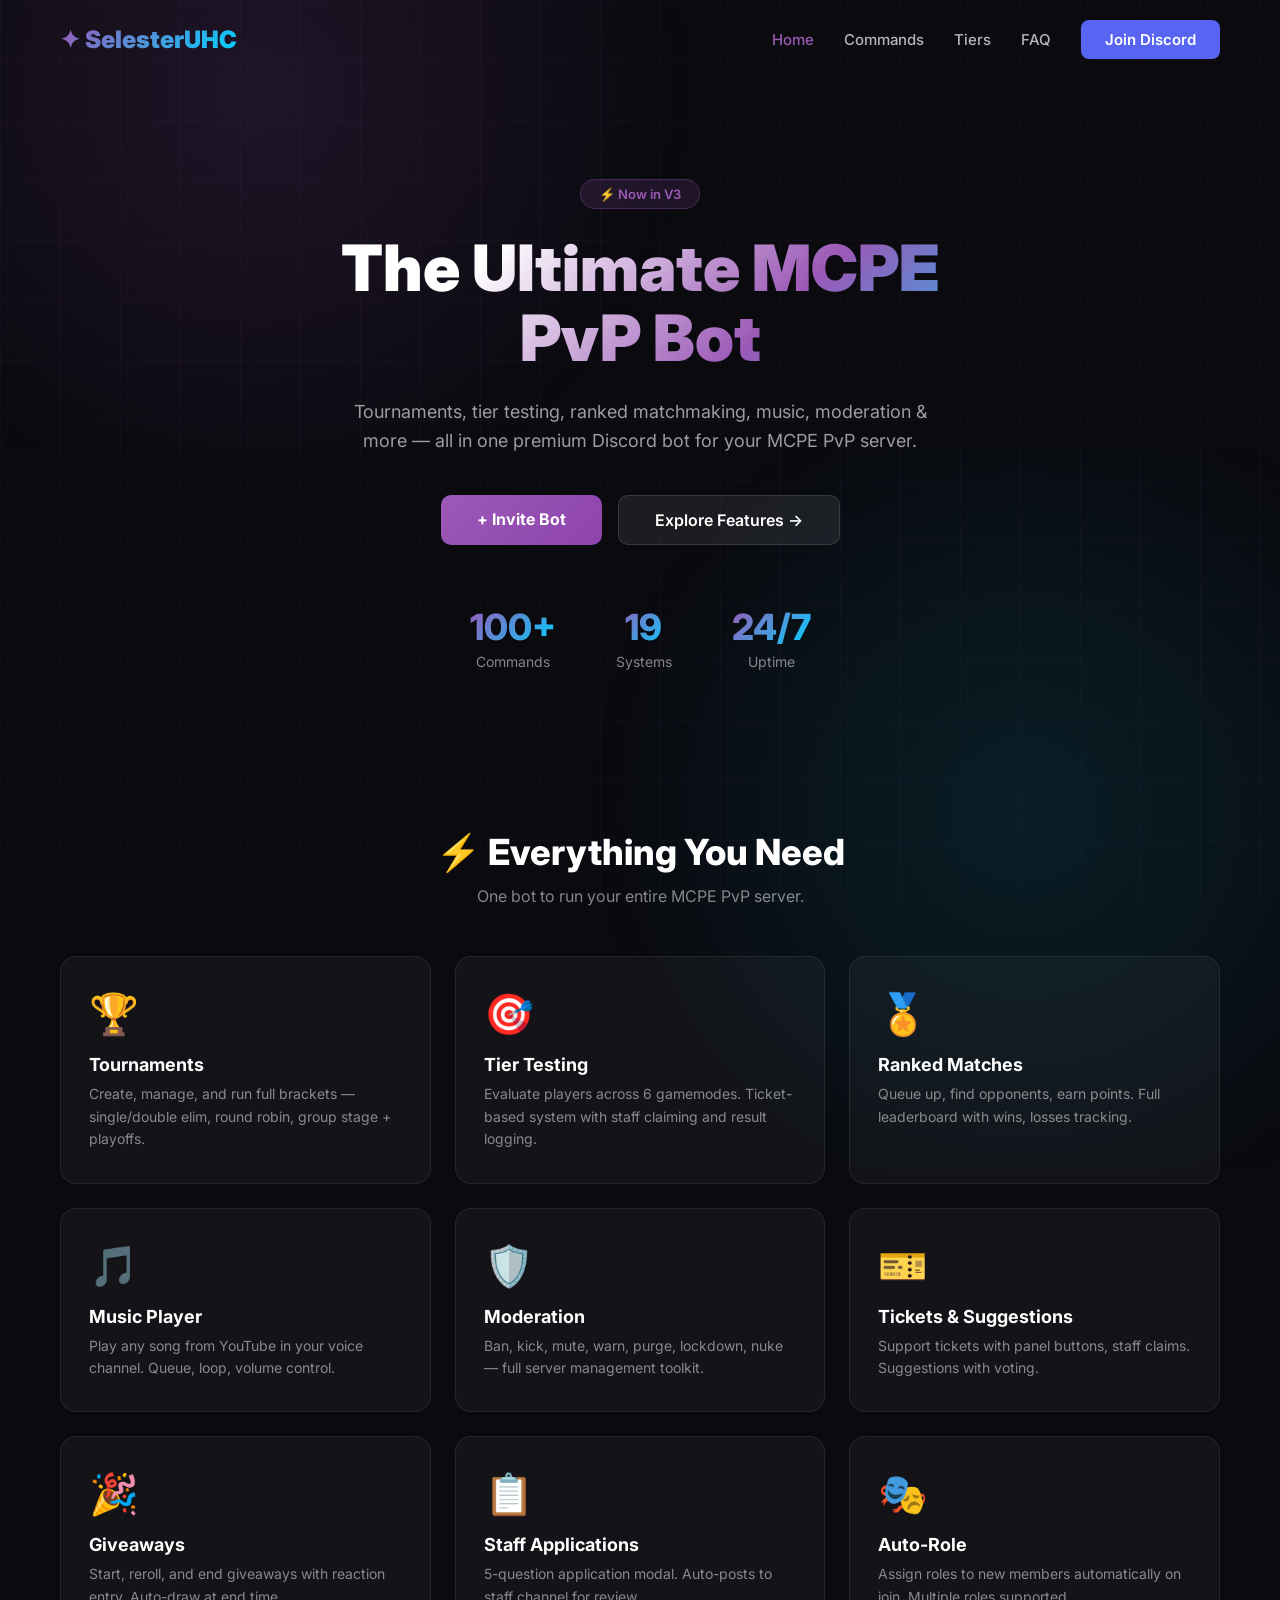
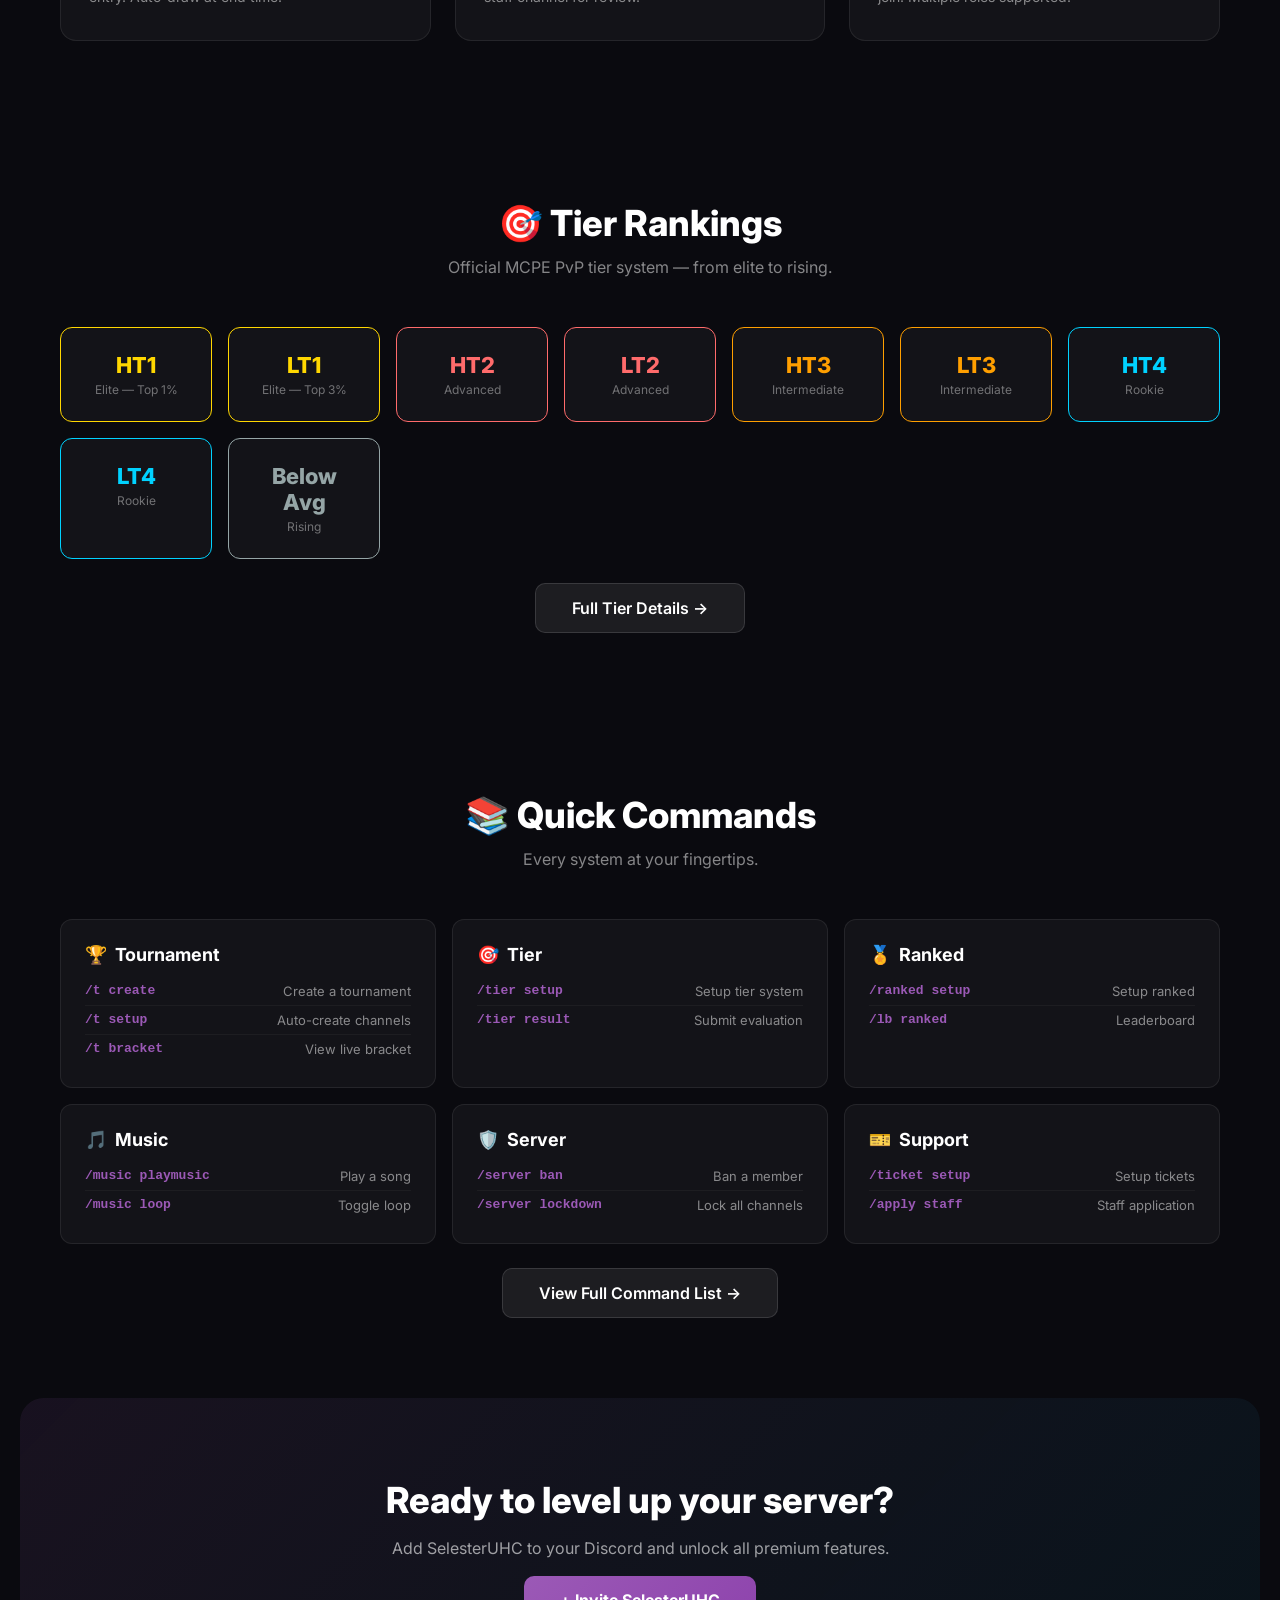
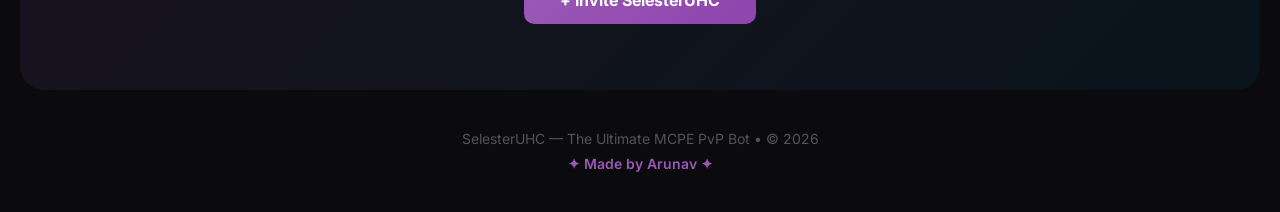
==== website/index.html @ 0932b7c1 "init: Selester V3 Tournament Bot" ====
<!DOCTYPE html>
<html lang="en">
<head>
    <meta charset="UTF-8">
    <meta name="viewport" content="width=device-width, initial-scale=1.0">
    <title>SelesterUHC — MCPE PvP Bot</title>
    <link rel="preconnect" href="https://fonts.googleapis.com">
    <link href="https://fonts.googleapis.com/css2?family=Inter:wght@400;500;600;700;800;900&display=swap" rel="stylesheet">
    <style>
        * { margin: 0; padding: 0; box-sizing: border-box; }
        body {
            font-family: 'Inter', sans-serif;
            background: #0a0a0f;
            color: #fff;
            overflow-x: hidden;
        }
        .bg-grid {
            position: fixed; top: 0; left: 0; width: 100%; height: 100%;
            background-image:
                linear-gradient(rgba(155, 89, 182, 0.05) 1px, transparent 1px),
                linear-gradient(90deg, rgba(155, 89, 182, 0.05) 1px, transparent 1px);
            background-size: 60px 60px; z-index: -2;
        }
        .bg-glow {
            position: fixed; top: -30%; left: -20%;
            width: 80%; height: 80%;
            background: radial-gradient(circle, rgba(155,89,182,0.15), transparent 70%);
            z-index: -1; animation: float 8s ease-in-out infinite;
        }
        .bg-glow2 {
            position: fixed; bottom: -30%; right: -20%;
            width: 80%; height: 80%;
            background: radial-gradient(circle, rgba(0,210,255,0.1), transparent 70%);
            z-index: -1; animation: float2 10s ease-in-out infinite;
        }
        @keyframes float {
            0%, 100% { transform: translate(0,0); }
            50% { transform: translate(60px,-40px); }
        }
        @keyframes float2 {
            0%, 100% { transform: translate(0,0); }
            50% { transform: translate(-50px,60px); }
        }

        nav {
            display: flex; justify-content: space-between; align-items: center;
            padding: 20px 60px; max-width: 1300px; margin: 0 auto;
        }
        .logo {
            font-size: 24px; font-weight: 900;
            background: linear-gradient(135deg, #9B59B6, #00D2FF);
            -webkit-background-clip: text; -webkit-text-fill-color: transparent;
        }
        .nav-links { display: flex; gap: 30px; align-items: center; }
        .nav-links a {
            color: rgba(255,255,255,0.7); text-decoration: none;
            font-size: 15px; font-weight: 500; transition: 0.3s;
        }
        .nav-links a:hover { color: #fff; }
        .nav-links a.active { color: #9B59B6; }
        .btn-discord {
            background: #5865F2; color: #fff !important;
            padding: 10px 24px; border-radius: 8px; font-weight: 600 !important;
        }
        .btn-discord:hover { background: #4752C4 !important; transform: scale(1.05); }

        .hero {
            text-align: center; padding: 100px 20px 80px;
            max-width: 900px; margin: 0 auto;
        }
        .hero-badge {
            display: inline-block;
            background: rgba(155,89,182,0.15);
            border: 1px solid rgba(155,89,182,0.3);
            color: #9B59B6; padding: 6px 18px; border-radius: 20px;
            font-size: 13px; font-weight: 600; margin-bottom: 24px;
        }
        .hero h1 {
            font-size: 64px; font-weight: 900; line-height: 1.1;
            background: linear-gradient(135deg, #fff 30%, #9B59B6, #00D2FF);
            -webkit-background-clip: text; -webkit-text-fill-color: transparent;
        }
        .hero p {
            font-size: 18px; color: rgba(255,255,255,0.6);
            max-width: 600px; margin: 24px auto 40px; line-height: 1.6;
        }
        .hero-btns { display: flex; gap: 16px; justify-content: center; flex-wrap: wrap; }
        .btn-primary {
            background: linear-gradient(135deg, #9B59B6, #8E44AD);
            color: #fff; padding: 14px 36px; border-radius: 10px;
            font-size: 16px; font-weight: 700; text-decoration: none;
            transition: 0.3s;
        }
        .btn-primary:hover { transform: translateY(-3px); box-shadow: 0 10px 40px rgba(155,89,182,0.4); }
        .btn-secondary {
            background: rgba(255,255,255,0.08);
            color: #fff; padding: 14px 36px; border-radius: 10px;
            font-size: 16px; font-weight: 600; text-decoration: none;
            border: 1px solid rgba(255,255,255,0.12); transition: 0.3s;
        }
        .btn-secondary:hover { background: rgba(255,255,255,0.15); transform: translateY(-3px); }

        .hero-stats {
            display: flex; gap: 60px; justify-content: center; margin-top: 60px;
        }
        .stat-item { text-align: center; }
        .stat-number { font-size: 36px; font-weight: 800; background: linear-gradient(135deg, #9B59B6, #00D2FF); -webkit-background-clip: text; -webkit-text-fill-color: transparent; }
        .stat-label { font-size: 14px; color: rgba(255,255,255,0.5); margin-top: 4px; }

        section { max-width: 1200px; margin: 0 auto; padding: 80px 20px; }
        .section-title {
            text-align: center; font-size: 36px; font-weight: 800; margin-bottom: 12px;
        }
        .section-sub {
            text-align: center; color: rgba(255,255,255,0.5);
            font-size: 16px; max-width: 500px; margin: 0 auto 50px;
        }

        .features-grid {
            display: grid;
            grid-template-columns: repeat(auto-fit, minmax(280px, 1fr));
            gap: 24px;
        }
        .feature-card {
            background: rgba(255,255,255,0.04);
            border: 1px solid rgba(255,255,255,0.08);
            border-radius: 16px; padding: 32px 28px;
            transition: 0.3s; cursor: default;
        }
        .feature-card:hover {
            background: rgba(255,255,255,0.07);
            transform: translateY(-5px);
            border-color: rgba(155,89,182,0.3);
        }
        .feature-icon { font-size: 40px; margin-bottom: 16px; }
        .feature-card h3 { font-size: 18px; font-weight: 700; margin-bottom: 8px; }
        .feature-card p { font-size: 14px; color: rgba(255,255,255,0.5); line-height: 1.6; }

        .tier-grid {
            display: grid;
            grid-template-columns: repeat(auto-fit, minmax(150px, 1fr));
            gap: 16px;
        }
        .tier-card {
            background: rgba(255,255,255,0.04);
            border: 1px solid rgba(255,255,255,0.08);
            border-radius: 12px; padding: 24px; text-align: center;
            transition: 0.3s;
        }
        .tier-card:hover { transform: scale(1.05); border-color: rgba(155,89,182,0.3); }
        .tier-card .tier-name { font-size: 22px; font-weight: 800; margin-bottom: 4px; }
        .tier-card .tier-desc { font-size: 12px; color: rgba(255,255,255,0.4); }
        .tier-s { border-color: #FFD700; }
        .tier-s .tier-name { color: #FFD700; }
        .tier-a { border-color: #FF6B6B; }
        .tier-a .tier-name { color: #FF6B6B; }
        .tier-b { border-color: #FF9F00; }
        .tier-b .tier-name { color: #FF9F00; }
        .tier-c { border-color: #00D2FF; }
        .tier-c .tier-name { color: #00D2FF; }
        .tier-d { border-color: #95A5A6; }
        .tier-d .tier-name { color: #95A5A6; }

        .cmd-grid {
            display: grid;
            grid-template-columns: repeat(auto-fit, minmax(300px, 1fr));
            gap: 16px;
        }
        .cmd-category {
            background: rgba(255,255,255,0.04);
            border: 1px solid rgba(255,255,255,0.08);
            border-radius: 12px; padding: 24px;
        }
        .cmd-category h3 { font-size: 18px; margin-bottom: 12px; }
        .cmd-category h3 span { margin-right: 8px; }
        .cmd-item {
            display: flex; justify-content: space-between;
            padding: 6px 0; border-bottom: 1px solid rgba(255,255,255,0.04);
            font-size: 13px;
        }
        .cmd-item:last-child { border: none; }
        .cmd-name { color: #9B59B6; font-weight: 600; font-family: monospace; }
        .cmd-desc { color: rgba(255,255,255,0.5); }

        .cta-section {
            text-align: center; padding: 80px 20px;
            background: linear-gradient(135deg, rgba(155,89,182,0.1), rgba(0,210,255,0.05));
            border-radius: 24px; margin: 0 20px;
        }
        .cta-section h2 { font-size: 36px; font-weight: 800; margin-bottom: 16px; }
        .cta-section p { color: rgba(255,255,255,0.6); margin-bottom: 32px; }

        footer {
            text-align: center; padding: 40px 20px;
            color: rgba(255,255,255,0.3); font-size: 14px;
        }
        footer .credit {
            color: #9B59B6; font-weight: 600; margin-top: 8px;
        }

        ::-webkit-scrollbar { width: 8px; }
        ::-webkit-scrollbar-track { background: #0a0a0f; }
        ::-webkit-scrollbar-thumb { background: #9B59B6; border-radius: 4px; }

        @media (max-width: 768px) {
            nav { padding: 16px 20px; flex-direction: column; gap: 16px; }
            .hero h1 { font-size: 38px; }
            .hero-stats { gap: 30px; flex-wrap: wrap; }
            .hero { padding: 60px 20px; }
        }
    </style>
</head>
<body>
    <div class="bg-grid"></div>
    <div class="bg-glow"></div>
    <div class="bg-glow2"></div>

    <nav>
        <div class="logo">✦ SelesterUHC</div>
        <div class="nav-links">
            <a href="index.html" class="active">Home</a>
            <a href="commands.html">Commands</a>
            <a href="tiers.html">Tiers</a>
            <a href="faq.html">FAQ</a>
            <a class="btn-discord" href="#" id="discordLink" target="_blank">Join Discord</a>
        </div>
    </nav>

    <section class="hero">
        <div class="hero-badge">⚡ Now in V3</div>
        <h1>The Ultimate MCPE<br>PvP Bot</h1>
        <p>
            Tournaments, tier testing, ranked matchmaking, music, moderation &amp; more
            — all in one premium Discord bot for your MCPE PvP server.
        </p>
        <div class="hero-btns">
            <a class="btn-primary" href="#" id="inviteBtn">+ Invite Bot</a>
            <a class="btn-secondary" href="commands.html">Explore Features →</a>
        </div>
        <div class="hero-stats">
            <div class="stat-item">
                <div class="stat-number">100+</div>
                <div class="stat-label">Commands</div>
            </div>
            <div class="stat-item">
                <div class="stat-number">19</div>
                <div class="stat-label">Systems</div>
            </div>
            <div class="stat-item">
                <div class="stat-number">24/7</div>
                <div class="stat-label">Uptime</div>
            </div>
        </div>
    </section>

    <section id="features">
        <h2 class="section-title">⚡ Everything You Need</h2>
        <p class="section-sub">One bot to run your entire MCPE PvP server.</p>
        <div class="features-grid">
            <div class="feature-card">
                <div class="feature-icon">🏆</div>
                <h3>Tournaments</h3>
                <p>Create, manage, and run full brackets — single/double elim, round robin, group stage + playoffs.</p>
            </div>
            <div class="feature-card">
                <div class="feature-icon">🎯</div>
                <h3>Tier Testing</h3>
                <p>Evaluate players across 6 gamemodes. Ticket-based system with staff claiming and result logging.</p>
            </div>
            <div class="feature-card">
                <div class="feature-icon">🏅</div>
                <h3>Ranked Matches</h3>
                <p>Queue up, find opponents, earn points. Full leaderboard with wins, losses tracking.</p>
            </div>
            <div class="feature-card">
                <div class="feature-icon">🎵</div>
                <h3>Music Player</h3>
                <p>Play any song from YouTube in your voice channel. Queue, loop, volume control.</p>
            </div>
            <div class="feature-card">
                <div class="feature-icon">🛡️</div>
                <h3>Moderation</h3>
                <p>Ban, kick, mute, warn, purge, lockdown, nuke — full server management toolkit.</p>
            </div>
            <div class="feature-card">
                <div class="feature-icon">🎫</div>
                <h3>Tickets &amp; Suggestions</h3>
                <p>Support tickets with panel buttons, staff claims. Suggestions with voting.</p>
            </div>
            <div class="feature-card">
                <div class="feature-icon">🎉</div>
                <h3>Giveaways</h3>
                <p>Start, reroll, and end giveaways with reaction entry. Auto-draw at end time.</p>
            </div>
            <div class="feature-card">
                <div class="feature-icon">📋</div>
                <h3>Staff Applications</h3>
                <p>5-question application modal. Auto-posts to staff channel for review.</p>
            </div>
            <div class="feature-card">
                <div class="feature-icon">🎭</div>
                <h3>Auto-Role</h3>
                <p>Assign roles to new members automatically on join. Multiple roles supported.</p>
            </div>
        </div>
    </section>

    <section id="tiers">
        <h2 class="section-title">🎯 Tier Rankings</h2>
        <p class="section-sub">Official MCPE PvP tier system — from elite to rising.</p>
        <div class="tier-grid">
            <div class="tier-card tier-s"><div class="tier-name">HT1</div><div class="tier-desc">Elite — Top 1%</div></div>
            <div class="tier-card tier-s"><div class="tier-name">LT1</div><div class="tier-desc">Elite — Top 3%</div></div>
            <div class="tier-card tier-a"><div class="tier-name">HT2</div><div class="tier-desc">Advanced</div></div>
            <div class="tier-card tier-a"><div class="tier-name">LT2</div><div class="tier-desc">Advanced</div></div>
            <div class="tier-card tier-b"><div class="tier-name">HT3</div><div class="tier-desc">Intermediate</div></div>
            <div class="tier-card tier-b"><div class="tier-name">LT3</div><div class="tier-desc">Intermediate</div></div>
            <div class="tier-card tier-c"><div class="tier-name">HT4</div><div class="tier-desc">Rookie</div></div>
            <div class="tier-card tier-c"><div class="tier-name">LT4</div><div class="tier-desc">Rookie</div></div>
            <div class="tier-card tier-d"><div class="tier-name">Below Avg</div><div class="tier-desc">Rising</div></div>
        </div>
        <div style="text-align: center; margin-top: 24px;">
            <a href="tiers.html" class="btn-secondary" style="display: inline-block;">Full Tier Details →</a>
        </div>
    </section>

    <section id="commands">
        <h2 class="section-title">📚 Quick Commands</h2>
        <p class="section-sub">Every system at your fingertips.</p>
        <div class="cmd-grid">
            <div class="cmd-category">
                <h3><span>🏆</span>Tournament</h3>
                <div class="cmd-item"><span class="cmd-name">/t create</span><span class="cmd-desc">Create a tournament</span></div>
                <div class="cmd-item"><span class="cmd-name">/t setup</span><span class="cmd-desc">Auto-create channels</span></div>
                <div class="cmd-item"><span class="cmd-name">/t bracket</span><span class="cmd-desc">View live bracket</span></div>
            </div>
            <div class="cmd-category">
                <h3><span>🎯</span>Tier</h3>
                <div class="cmd-item"><span class="cmd-name">/tier setup</span><span class="cmd-desc">Setup tier system</span></div>
                <div class="cmd-item"><span class="cmd-name">/tier result</span><span class="cmd-desc">Submit evaluation</span></div>
            </div>
            <div class="cmd-category">
                <h3><span>🏅</span>Ranked</h3>
                <div class="cmd-item"><span class="cmd-name">/ranked setup</span><span class="cmd-desc">Setup ranked</span></div>
                <div class="cmd-item"><span class="cmd-name">/lb ranked</span><span class="cmd-desc">Leaderboard</span></div>
            </div>
            <div class="cmd-category">
                <h3><span>🎵</span>Music</h3>
                <div class="cmd-item"><span class="cmd-name">/music playmusic</span><span class="cmd-desc">Play a song</span></div>
                <div class="cmd-item"><span class="cmd-name">/music loop</span><span class="cmd-desc">Toggle loop</span></div>
            </div>
            <div class="cmd-category">
                <h3><span>🛡️</span>Server</h3>
                <div class="cmd-item"><span class="cmd-name">/server ban</span><span class="cmd-desc">Ban a member</span></div>
                <div class="cmd-item"><span class="cmd-name">/server lockdown</span><span class="cmd-desc">Lock all channels</span></div>
            </div>
            <div class="cmd-category">
                <h3><span>🎫</span>Support</h3>
                <div class="cmd-item"><span class="cmd-name">/ticket setup</span><span class="cmd-desc">Setup tickets</span></div>
                <div class="cmd-item"><span class="cmd-name">/apply staff</span><span class="cmd-desc">Staff application</span></div>
            </div>
        </div>
        <div style="text-align: center; margin-top: 24px;">
            <a href="commands.html" class="btn-secondary" style="display: inline-block;">View Full Command List →</a>
        </div>
    </section>

    <div class="cta-section">
        <h2>Ready to level up your server?</h2>
        <p>Add SelesterUHC to your Discord and unlock all premium features.</p>
        <a class="btn-primary" href="#" id="ctaBtn">+ Invite SelesterUHC</a>
    </div>

    <footer>
        <p>SelesterUHC &mdash; The Ultimate MCPE PvP Bot &bull; &copy; 2026</p>
        <p class="credit">✦ Made by Arunav ✦</p>
    </footer>

    <script>
        const DISCORD_INVITE = "#";
        const BOT_INVITE = "https://discord.com/api/oauth2/authorize?client_id=1510311146253582407&permissions=8&scope=bot%20applications.commands";

        document.querySelectorAll('#discordLink, #inviteBtn, #ctaBtn').forEach(el => {
            el.addEventListener('click', function(e) {
                e.preventDefault();
                if (this.id === 'discordLink' && DISCORD_INVITE !== '#') {
                    window.open(DISCORD_INVITE, '_blank');
                } else if (BOT_INVITE !== '#') {
                    window.open(BOT_INVITE, '_blank');
                } else {
                    alert('Set your Discord invite URL and Bot invite URL at the bottom of the HTML!');
                }
            });
        });
    </script>
</body>
</html>
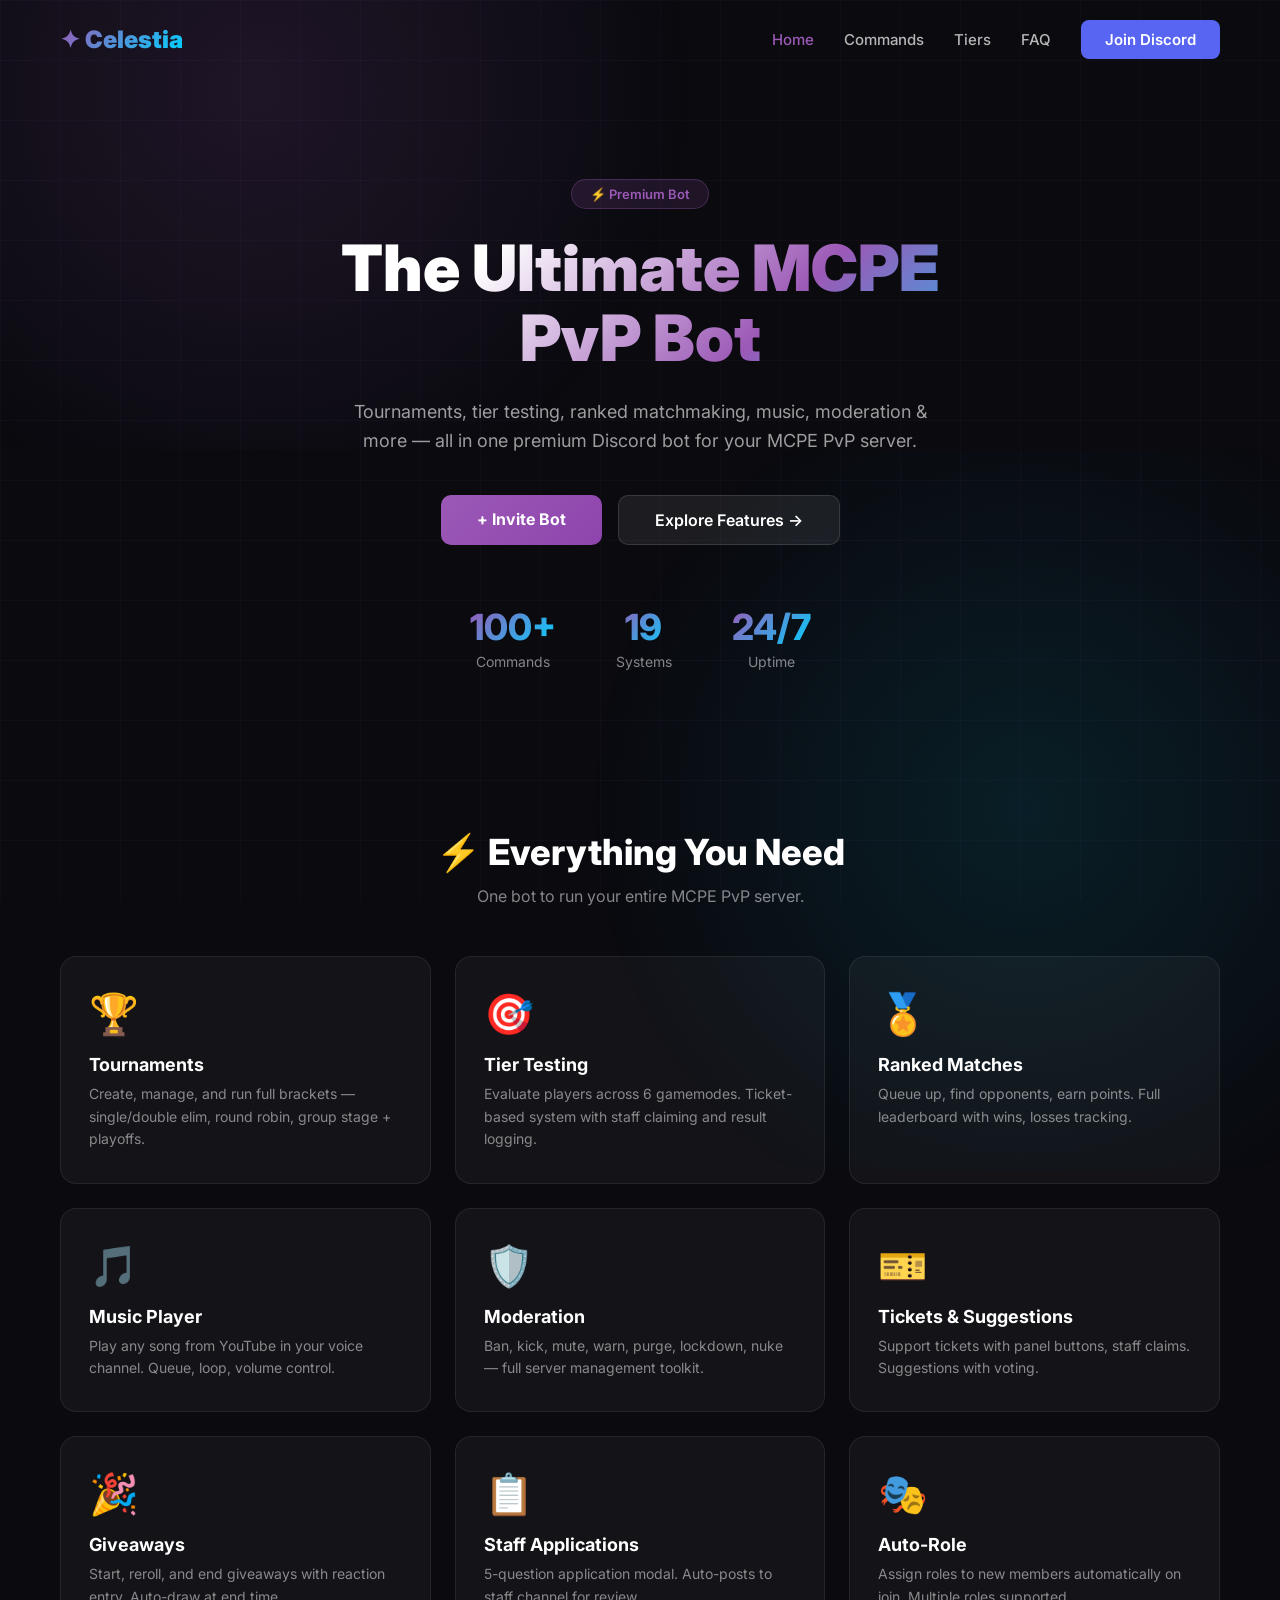
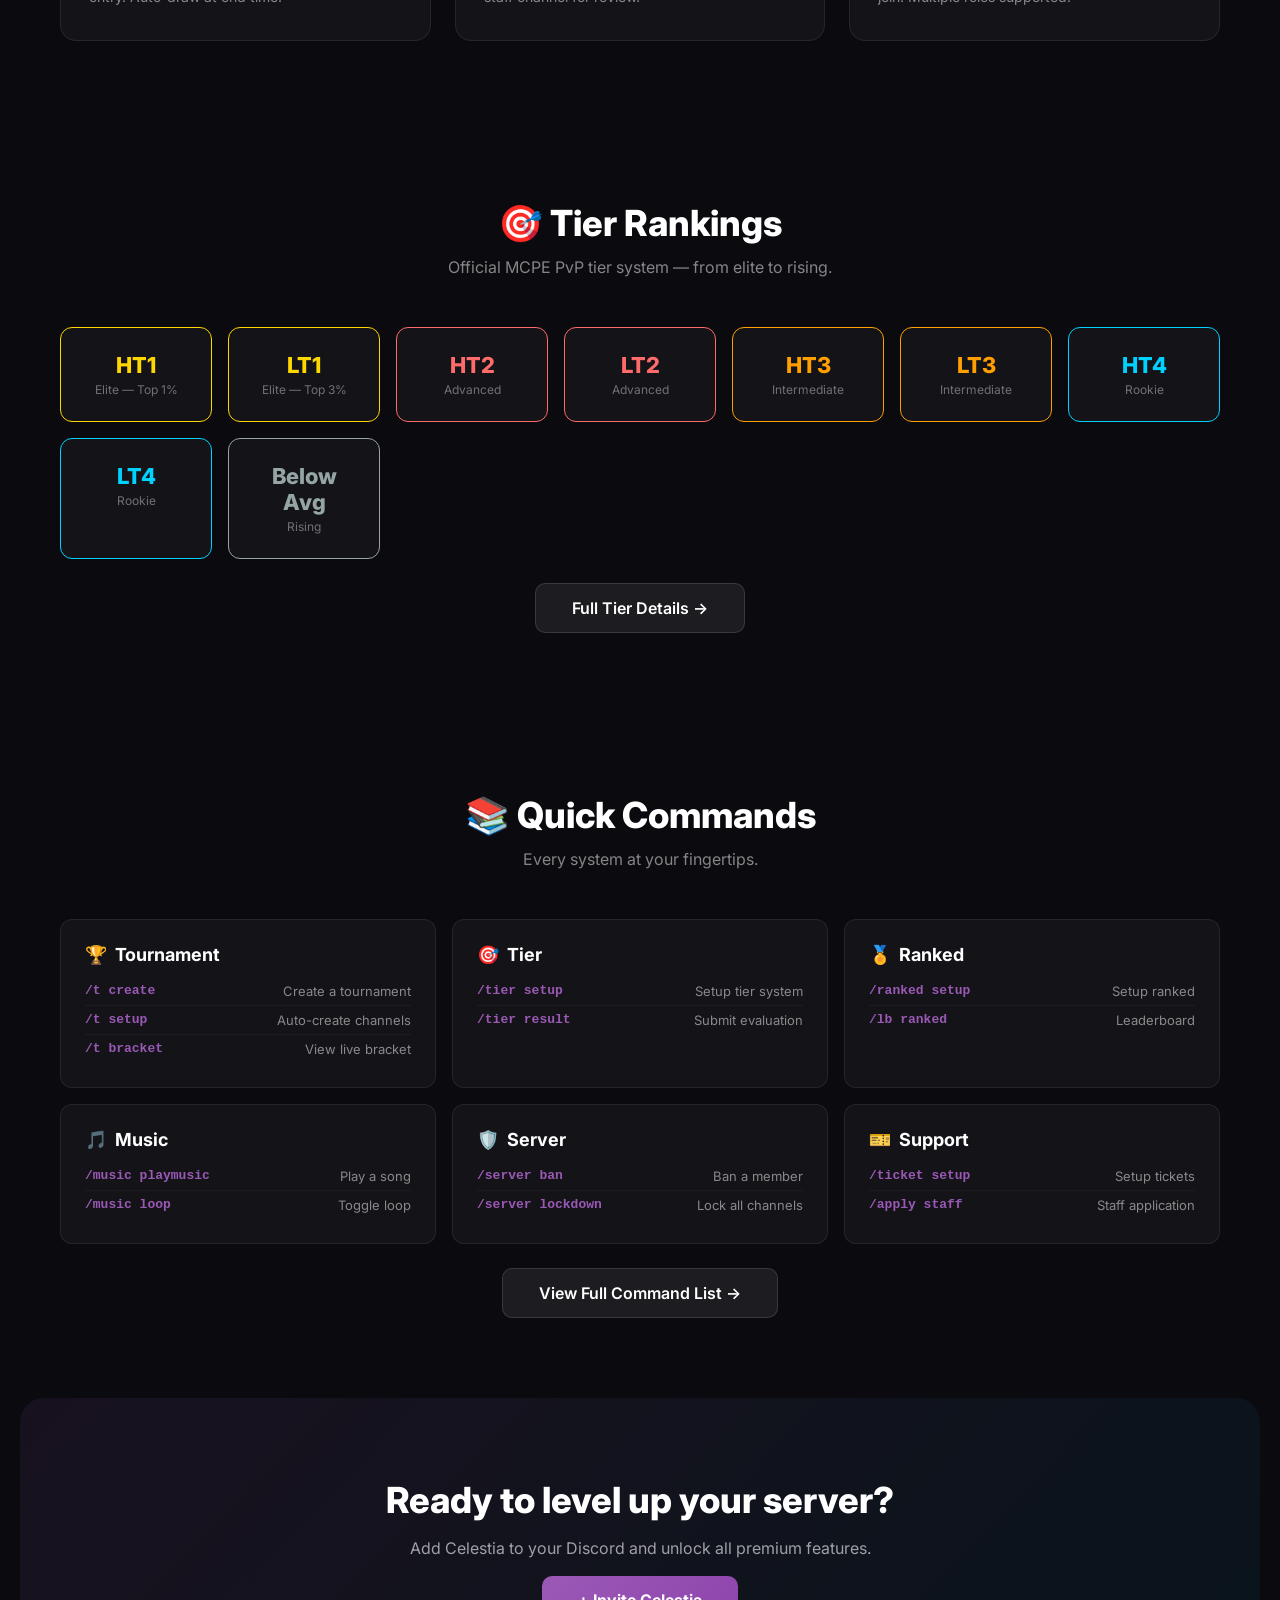
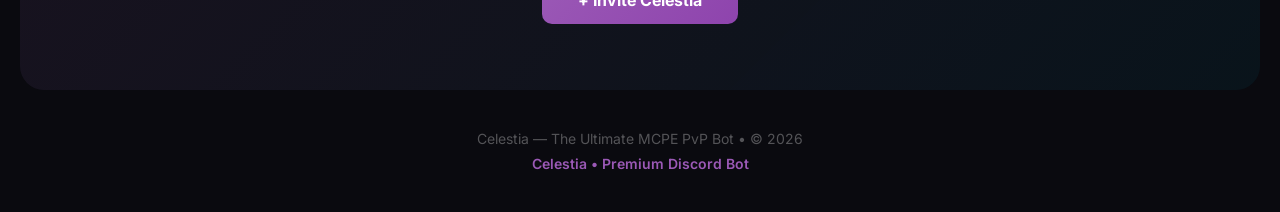
==== commit 9edf6d3d: "rebrand: Selester -> Celestia, remove chapri footers, clean premium style" ====
--- a/website/index.html
+++ b/website/index.html
@@ -3,7 +3,7 @@
 <head>
     <meta charset="UTF-8">
     <meta name="viewport" content="width=device-width, initial-scale=1.0">
-    <title>SelesterUHC — MCPE PvP Bot</title>
+    <title>Celestia — MCPE PvP Bot</title>
     <link rel="preconnect" href="https://fonts.googleapis.com">
     <link href="https://fonts.googleapis.com/css2?family=Inter:wght@400;500;600;700;800;900&display=swap" rel="stylesheet">
     <style>
@@ -216,7 +216,7 @@
     <div class="bg-glow2"></div>
 
     <nav>
-        <div class="logo">✦ SelesterUHC</div>
+        <div class="logo">✦ Celestia</div>
         <div class="nav-links">
             <a href="index.html" class="active">Home</a>
             <a href="commands.html">Commands</a>
@@ -227,7 +227,7 @@
     </nav>
 
     <section class="hero">
-        <div class="hero-badge">⚡ Now in V3</div>
+        <div class="hero-badge">⚡ Premium Bot</div>
         <h1>The Ultimate MCPE<br>PvP Bot</h1>
         <p>
             Tournaments, tier testing, ranked matchmaking, music, moderation &amp; more
@@ -367,13 +367,13 @@
 
     <div class="cta-section">
         <h2>Ready to level up your server?</h2>
-        <p>Add SelesterUHC to your Discord and unlock all premium features.</p>
-        <a class="btn-primary" href="#" id="ctaBtn">+ Invite SelesterUHC</a>
+        <p>Add Celestia to your Discord and unlock all premium features.</p>
+        <a class="btn-primary" href="#" id="ctaBtn">+ Invite Celestia</a>
     </div>
 
     <footer>
-        <p>SelesterUHC &mdash; The Ultimate MCPE PvP Bot &bull; &copy; 2026</p>
-        <p class="credit">✦ Made by Arunav ✦</p>
+        <p>Celestia &mdash; The Ultimate MCPE PvP Bot &bull; &copy; 2026</p>
+        <p class="credit">Celestia &bull; Premium Discord Bot</p>
     </footer>
 
     <script>
